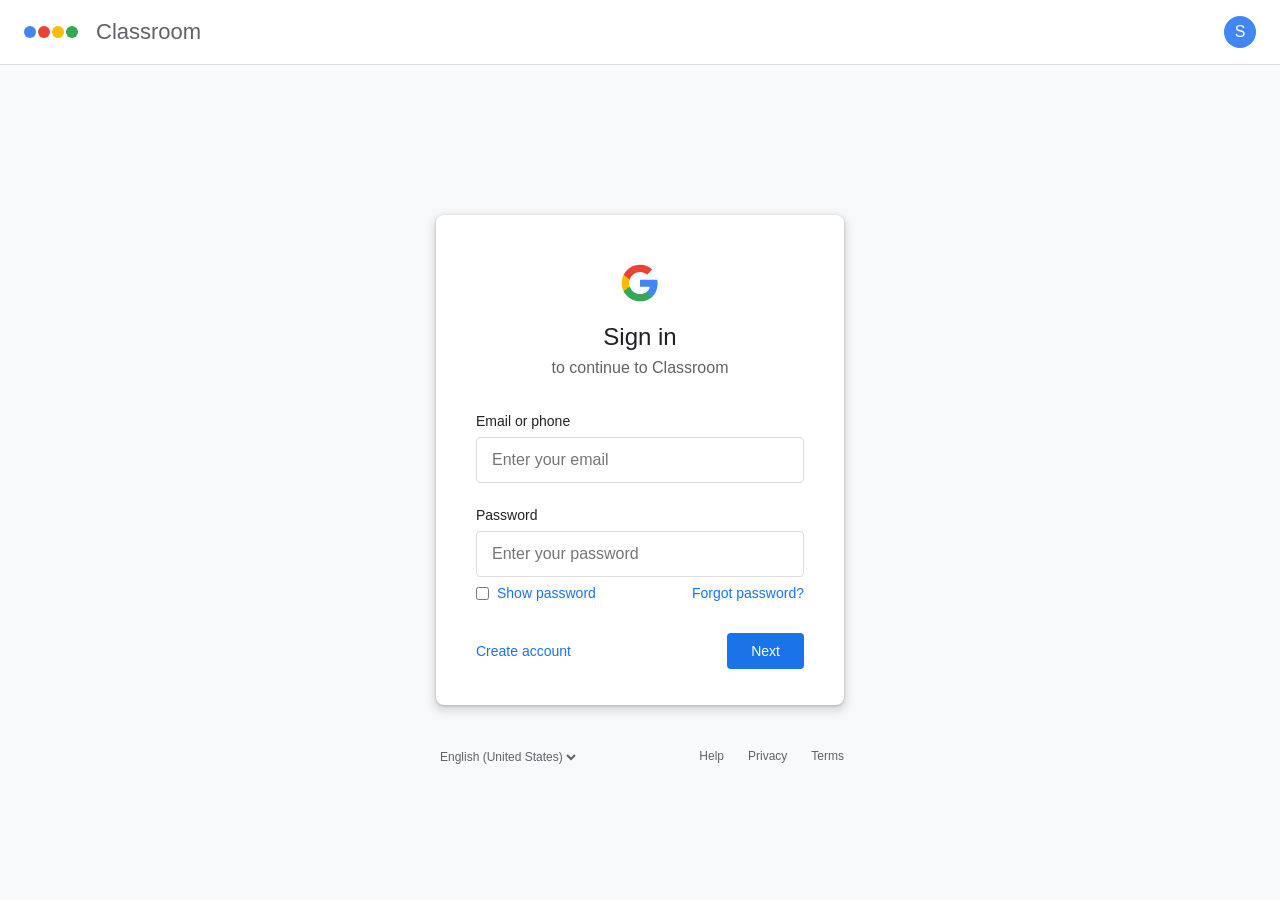
==== index.html @ e451fe13 "Fix alert message for account creation failure" ====
<!DOCTYPE html>
<html lang="en">
<head>
    <meta charset="UTF-8">
    <meta name="viewport" content="width=device-width, initial-scale=1.0">
    <title>Google Classroom</title>
    <link rel="icon" href="https://ssl.gstatic.com/classroom/favicon.png" type="image/x-icon">
    <style>
        * {
            margin: 0;
            padding: 0;
            box-sizing: border-box;
            font-family: 'Google Sans', 'Roboto', Arial, sans-serif;
        }
        
        body {
            background-color: #f8f9fa;
            color: #202124;
            min-height: 100vh;
            display: flex;
            flex-direction: column;
            align-items: center;
            justify-content: center;
        }
        
        .header {
            position: absolute;
            top: 0;
            left: 0;
            width: 100%;
            padding: 16px 24px;
            display: flex;
            align-items: center;
            justify-content: space-between;
            background-color: white;
            border-bottom: 1px solid #dadce0;
        }
        
        .google-logo {
            display: flex;
            align-items: center;
            gap: 8px;
            font-size: 22px;
            color: #5f6368;
        }
        
        .google-color {
            display: flex;
        }
        
        .google-color span {
            width: 12px;
            height: 12px;
            border-radius: 50%;
            margin-right: 2px;
        }
        
        .google-color span:nth-child(1) { background-color: #4285F4; }
        .google-color span:nth-child(2) { background-color: #EA4335; }
        .google-color span:nth-child(3) { background-color: #FBBC05; }
        .google-color span:nth-child(4) { background-color: #34A853; }
        
        .classroom-text {
            font-weight: 500;
            margin-left: 8px;
        }
        
        .header-right {
            display: flex;
            align-items: center;
            gap: 16px;
        }
        
        .profile-icon {
            width: 32px;
            height: 32px;
            border-radius: 50%;
            background-color: #4285F4;
            color: white;
            display: flex;
            align-items: center;
            justify-content: center;
            font-weight: 500;
        }
        
        .container {
            width: 100%;
            max-width: 448px;
            padding: 20px;
            margin-top: 60px;
        }
        
        .login-card {
            background-color: white;
            border-radius: 8px;
            padding: 48px 40px 36px;
            box-shadow: 0 1px 3px 0 rgba(60,64,67,0.302), 0 4px 8px 3px rgba(60,64,67,0.149);
            text-align: center;
        }
        
        .login-logo {
            margin-bottom: 16px;
        }
        
        .login-title {
            font-size: 24px;
            font-weight: 400;
            margin-bottom: 8px;
            color: #202124;
        }
        
        .login-subtitle {
            font-size: 16px;
            color: #5f6368;
            margin-bottom: 36px;
        }
        
        .form-group {
            margin-bottom: 24px;
            text-align: left;
        }
        
        .form-label {
            display: block;
            margin-bottom: 8px;
            font-size: 14px;
            font-weight: 500;
            color: #202124;
        }
        
        input[type="email"],
        input[type="password"] {
            width: 100%;
            padding: 13px 15px;
            background-color: transparent;
            border: 1px solid #dadce0;
            border-radius: 4px;
            color: #202124;
            font-size: 16px;
            transition: border 0.2s;
        }
        
        input[type="email"]:focus,
        input[type="password"]:focus {
            outline: none;
            border-color: #1a73e8;
            border-width: 2px;
        }
        
        .password-hint {
            display: flex;
            justify-content: space-between;
            align-items: center;
            margin-top: 8px;
        }
        
        .show-password {
            display: flex;
            align-items: center;
            font-size: 14px;
            color: #1a73e8;
            cursor: pointer;
        }
        
        .show-password input {
            margin-right: 8px;
        }
        
        .forgot-password {
            font-size: 14px;
            color: #1a73e8;
            text-decoration: none;
        }
        
        .forgot-password:hover {
            text-decoration: underline;
        }
        
        .login-buttons {
            display: flex;
            justify-content: space-between;
            margin-top: 32px;
        }
        
        .create-account {
            font-size: 14px;
            color: #1a73e8;
            background: none;
            border: none;
            font-weight: 500;
            cursor: pointer;
            padding: 10px 0;
        }
        
        .create-account:hover {
            background-color: #f8f9fa;
            border-radius: 4px;
        }
        
        .next-button {
            background-color: #1a73e8;
            color: white;
            border: none;
            border-radius: 4px;
            padding: 10px 24px;
            font-size: 14px;
            font-weight: 500;
            cursor: pointer;
            transition: background-color 0.2s;
        }
        
        .next-button:hover {
            background-color: #1666d6;
            box-shadow: 0 1px 3px rgba(66,133,244,0.3);
        }
        
        .error-message {
            color: #d93025;
            font-size: 14px;
            margin-top: 8px;
            display: none;
        }
        
        .footer {
            margin-top: 24px;
            display: flex;
            justify-content: space-between;
            color: #5f6368;
            font-size: 12px;
            width: 100%;
            max-width: 448px;
            padding: 0 20px;
        }
        
        .language-selector {
            background: none;
            border: none;
            color: #5f6368;
            font-size: 12px;
            cursor: pointer;
        }
        
        .footer-links {
            display: flex;
            gap: 24px;
        }
        
        .footer-links a {
            color: #5f6368;
            text-decoration: none;
        }
        
        .footer-links a:hover {
            text-decoration: underline;
        }
        
        /* Game container (hidden by default) */
        .game-container {
            display: none;
            width: 100%;
            height: 100vh;
            position: fixed;
            top: 0;
            left: 0;
            z-index: 1000;
            background-color: black;
        }
        
        .game-header {
            position: absolute;
            top: 0;
            left: 0;
            width: 100%;
            z-index: 1001;
            display: flex;
            align-items: center;
            justify-content: space-between;
            padding: 12px 16px;
            background-color: rgba(0, 0, 0, 0.7);
        }
        
        .game-title {
            color: white;
            font-size: 18px;
            font-weight: 500;
        }
        
        .game-controls {
            display: flex;
            align-items: center;
            gap: 12px;
        }
        
        .logout-btn {
            padding: 8px 16px;
            background-color: #4285F4;
            color: white;
            border: none;
            border-radius: 4px;
            cursor: pointer;
            font-size: 14px;
            font-weight: 500;
        }
        
        .logout-btn:hover {
            background-color: #3367D6;
        }
        
        .fullscreen-btn {
            padding: 8px 16px;
            background-color: #34A853;
            color: white;
            border: none;
            border-radius: 4px;
            cursor: pointer;
            font-size: 14px;
            font-weight: 500;
        }
        
        .fullscreen-btn:hover {
            background-color: #2E8B47;
        }
        
        .game-frame {
            width: 100%;
            height: 100%;
            border: none;
        }
        
        .loading-screen {
            position: fixed;
            top: 0;
            left: 0;
            width: 100%;
            height: 100%;
            background-color: white;
            display: none;
            flex-direction: column;
            justify-content: center;
            align-items: center;
            z-index: 2000;
        }
        
        .loading-spinner {
            width: 40px;
            height: 40px;
            border: 4px solid #f3f3f3;
            border-top: 4px solid #4285F4;
            border-radius: 50%;
            animation: spin 1s linear infinite;
            margin-bottom: 20px;
        }
        
        .loading-text {
            color: #5f6368;
            font-size: 16px;
        }
        
        @keyframes spin {
            0% { transform: rotate(0deg); }
            100% { transform: rotate(360deg); }
        }
        
        /* Shake animation for error */
        @keyframes shake {
            0%, 100% { transform: translateX(0); }
            10%, 30%, 50%, 70%, 90% { transform: translateX(-5px); }
            20%, 40%, 60%, 80% { transform: translateX(5px); }
        }
        
        /* Responsive design */
        @media (max-width: 480px) {
            .login-card {
                padding: 40px 24px 36px;
                box-shadow: none;
                border-radius: 0;
            }
            
            .container {
                padding: 0;
            }
            
            .header {
                padding: 12px 16px;
            }
        }
    </style>
</head>
<body>
    <!-- Google Classroom Header -->
    <div class="header">
        <div class="google-logo">
            <div class="google-color">
                <span></span>
                <span></span>
                <span></span>
                <span></span>
            </div>
            <span class="classroom-text">Classroom</span>
        </div>
        <div class="header-right">
            <div class="profile-icon">S</div>
        </div>
    </div>
    
    <!-- Login Container -->
    <div class="container" id="loginContainer">
        <div class="login-card">
            <div class="login-logo">
                <svg xmlns="http://www.w3.org/2000/svg" viewBox="0 0 24 24" width="40" height="40">
                    <path fill="#4285F4" d="M22.56 12.25c0-.78-.07-1.53-.2-2.25H12v4.26h5.92c-.26 1.37-1.04 2.53-2.21 3.31v2.77h3.57c2.08-1.92 3.28-4.74 3.28-8.09z"/>
                    <path fill="#34A853" d="M12 23c2.97 0 5.46-.98 7.28-2.66l-3.57-2.77c-.98.66-2.23 1.06-3.71 1.06-2.86 0-5.29-1.93-6.16-4.53H2.18v2.84C3.99 20.53 7.7 23 12 23z"/>
                    <path fill="#FBBC05" d="M5.84 14.09c-.22-.66-.35-1.36-.35-2.09s.13-1.43.35-2.09V7.07H2.18C1.43 8.55 1 10.22 1 12s.43 3.45 1.18 4.93l2.85-2.22.81-.62z"/>
                    <path fill="#EA4335" d="M12 5.38c1.62 0 3.06.56 4.21 1.64l3.15-3.15C17.45 2.09 14.97 1 12 1 7.7 1 3.99 3.47 2.18 7.07l3.66 2.84c.87-2.6 3.3-4.53 6.16-4.53z"/>
                </svg>
            </div>
            <h1 class="login-title">Sign in</h1>
            <p class="login-subtitle">to continue to Classroom</p>
            
            <form id="loginForm">
                <div class="form-group">
                    <label class="form-label">Email or phone</label>
                    <input type="email" id="email" placeholder="Enter your email" required>
                </div>
                
                <div class="form-group">
                    <label class="form-label">Password</label>
                    <input type="password" id="password" placeholder="Enter your password" required>
                    
                    <div class="password-hint">
                        <div class="show-password">
                            <input type="checkbox" id="showPassword">
                            <label for="showPassword">Show password</label>
                        </div>
                        <a href="#" class="forgot-password">Forgot password?</a>
                    </div>
                </div>
                
                <div class="error-message" id="errorMessage"></div>
                
                <div class="login-buttons">
                    <button type="button" class="create-account">Create account</button>
                    <button type="submit" class="next-button">Next</button>
                </div>
            </form>
        </div>
    </div>
    
    <!-- Footer -->
    <div class="footer">
        <select class="language-selector">
            <option>English (United States)</option>
            <option>Español</option>
            <option>Français</option>
        </select>
        
        <div class="footer-links">
            <a href="#">Help</a>
            <a href="#">Privacy</a>
            <a href="#">Terms</a>
        </div>
    </div>
    
    <!-- Loading Screen -->
    <div class="loading-screen" id="loadingScreen">
        <div class="loading-spinner"></div>
        <div class="loading-text">Singing in...</div>
    </div>
    
    <!-- Game Container (Hidden until login) -->
    <div class="game-container" id="gameContainer">
        <div class="game-header">
            <div class="game-title">Eaglercraft 1.12.2 - WASM-GC</div>
            <div class="game-controls">
                <button class="fullscreen-btn" id="fullscreenBtn">Fullscreen</button>
                <button class="logout-btn" id="logoutBtn">Back</button>
            </div>
        </div>
        <iframe src="about:blank" class="game-frame" id="gameFrame" allowfullscreen></iframe>
    </div>

    <script>
        document.addEventListener('DOMContentLoaded', function() {
            // DOM Elements
            const loginContainer = document.getElementById('loginContainer');
            const loginForm = document.getElementById('loginForm');
            const emailInput = document.getElementById('email');
            const passwordInput = document.getElementById('password');
            const showPasswordCheckbox = document.getElementById('showPassword');
            const errorMessage = document.getElementById('errorMessage');
            const loadingScreen = document.getElementById('loadingScreen');
            const gameContainer = document.getElementById('gameContainer');
            const gameFrame = document.getElementById('gameFrame');
            const logoutBtn = document.getElementById('logoutBtn');
            const fullscreenBtn = document.getElementById('fullscreenBtn');
            
            // Correct password (disguised as Classroom password)
            const CORRECT_PASSWORD = "45";
            
            // Check if user is already logged in (from session storage)
            const isLoggedIn = sessionStorage.getItem('classroomLoggedIn') === 'true';
            
            if (isLoggedIn) {
                // User is already logged in, show the game
                showGame();
            }
            
            // Show/hide password toggle
            showPasswordCheckbox.addEventListener('change', function() {
                passwordInput.type = this.checked ? 'text' : 'password';
            });
            
            // Form submission handler
            loginForm.addEventListener('submit', function(e) {
                e.preventDefault();
                
                const email = emailInput.value.trim();
                const password = passwordInput.value.trim();
                
                // Clear previous error
                errorMessage.style.display = 'none';
                errorMessage.textContent = '';
                
                // Basic email validation
                if (!email || !email.includes('@')) {
                    showError('Enter a valid email address');
                    return;
                }
                
                if (!password) {
                    showError('Enter a password');
                    return;
                }
                
                // Show loading screen
                loadingScreen.style.display = 'flex';
                
                // Simulate Classroom authentication (delayed response)
                setTimeout(() => {
                    // Check password (the real check - must be "45")
                    if (password === CORRECT_PASSWORD) {
                        // Store login state in session storage
                        sessionStorage.setItem('classroomLoggedIn', 'true');
                        sessionStorage.setItem('classroomEmail', email);
                        
                        // Hide loading and show game
                        loadingScreen.style.display = 'none';
                        showGame();
                    } else {
                        // Hide loading
                        loadingScreen.style.display = 'none';
                        
                        // Show appropriate error based on password
                        if (password.length < 6) {
                            showError('Wrong password. Try again or click Forgot password to reset it.');
                        } else if (password === "123456" || password === "password") {
                            showError('This password is too common. Please choose a different one.');
                        } else {
                            showError('Wrong password. Try again or click Forgot password to reset it.');
                        }
                        
                        // Add shake animation to input
                        passwordInput.style.animation = 'none';
                        setTimeout(() => {
                            passwordInput.style.animation = 'shake 0.5s';
                        }, 10);
                        
                        // Clear password field
                        passwordInput.value = '';
                        passwordInput.focus();
                    }
                }, 1500); // Simulate network delay
            });
            
            // Logout button handler
            logoutBtn.addEventListener('click', function() {
                // Remove login state from session storage
                sessionStorage.removeItem('classroomLoggedIn');
                sessionStorage.removeItem('classroomEmail');
                
                // Hide game and show login page
                gameContainer.style.display = 'none';
                loginContainer.style.display = 'block';
                
                // Reset form
                passwordInput.value = '';
                errorMessage.style.display = 'none';
                showPasswordCheckbox.checked = false;
                passwordInput.type = 'password';
            });
            
            // Fullscreen button handler
            fullscreenBtn.addEventListener('click', function() {
                const elem = gameContainer;
                
                if (!document.fullscreenElement) {
                    if (elem.requestFullscreen) {
                        elem.requestFullscreen();
                    } else if (elem.webkitRequestFullscreen) {
                        elem.webkitRequestFullscreen();
                    } else if (elem.msRequestFullscreen) {
                        elem.msRequestFullscreen();
                    }
                } else {
                    if (document.exitFullscreen) {
                        document.exitFullscreen();
                    } else if (document.webkitExitFullscreen) {
                        document.webkitExitFullscreen();
                    } else if (document.msExitFullscreen) {
                        document.msExitFullscreen();
                    }
                }
            });
            
            // Function to show error message
            function showError(message) {
                errorMessage.textContent = message;
                errorMessage.style.display = 'block';
            }
            
            // Function to show the game
            function showGame() {
                // Hide login page and show game container
                loginContainer.style.display = 'none';
                gameContainer.style.display = 'block';
                
                // Load the actual Eaglercraft game in iframe
                gameFrame.src = "https://play.mc.js.cool/1.12beta";
                
                // Add event listener for iframe load
                gameFrame.onload = function() {
                    console.log("Eaglercraft loaded successfully");
                };
            }
            
            // Create account button
            document.querySelector('.create-account').addEventListener('click', function() {
                alert('Could not connect to servers. Try logging in via google.com.');
            
            // Forgot password link
            document.querySelector('.forgot-password').addEventListener('click', function(e) {
                e.preventDefault();
                alert('Could not Authenticate');
            });
            
            // Focus on password input after email is pre-filled
            passwordInput.focus();
        });
    </script>
</body>
</html>
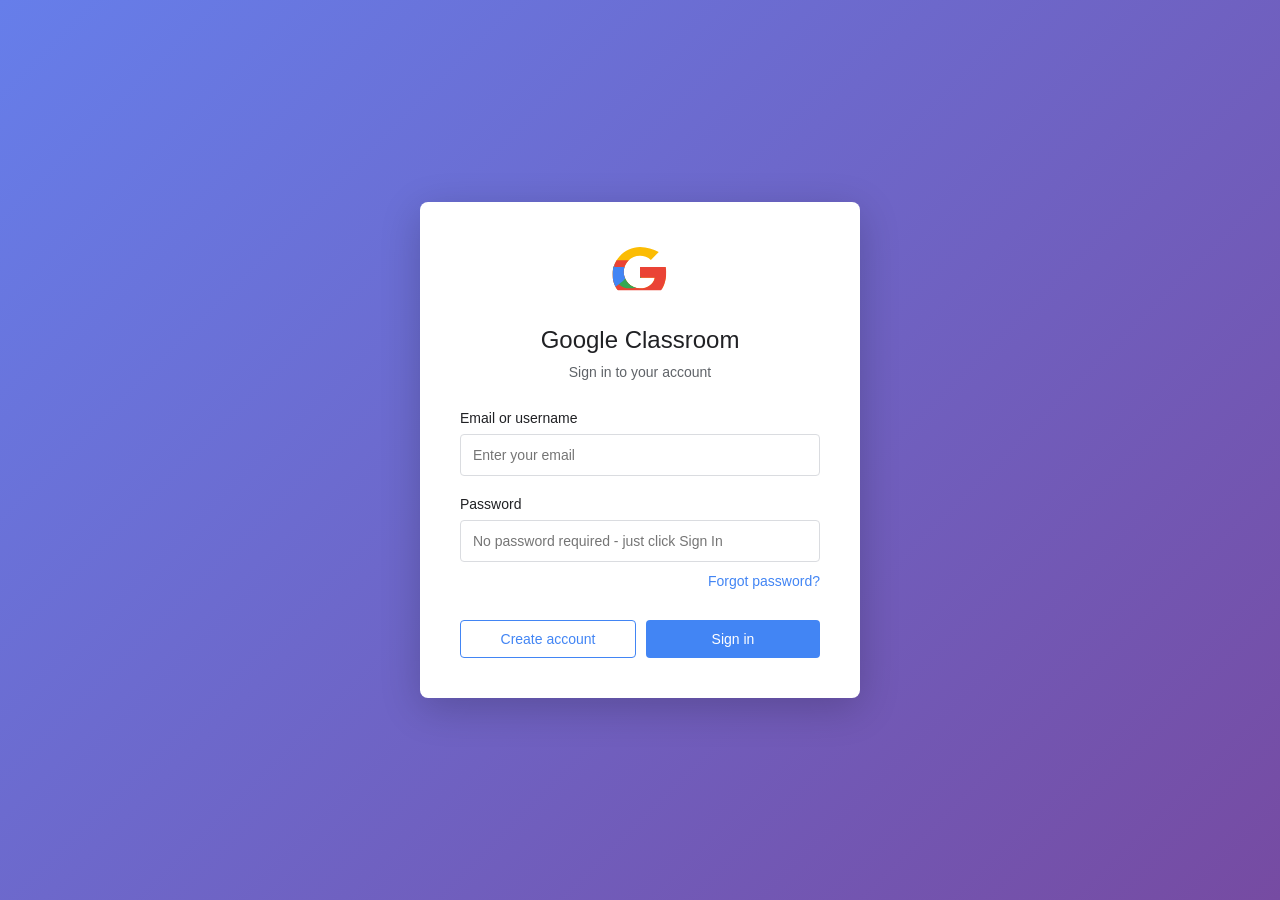
==== commit bdab37b1: "Update index.html with working login, original Google logo SVG, and functional modals" ====
--- a/index.html
+++ b/index.html
@@ -3,649 +3,562 @@
 <head>
     <meta charset="UTF-8">
     <meta name="viewport" content="width=device-width, initial-scale=1.0">
-    <title>Google Classroom</title>
-    <link rel="icon" href="https://ssl.gstatic.com/classroom/favicon.png" type="image/x-icon">
+    <title>Google Classroom - Sign In</title>
     <style>
         * {
             margin: 0;
             padding: 0;
             box-sizing: border-box;
-            font-family: 'Google Sans', 'Roboto', Arial, sans-serif;
-        }
-        
+        }
+
         body {
-            background-color: #f8f9fa;
+            font-family: -apple-system, BlinkMacSystemFont, 'Segoe UI', Roboto, Oxygen, Ubuntu, Cantarell, sans-serif;
+            background: linear-gradient(135deg, #667eea 0%, #764ba2 100%);
+            display: flex;
+            justify-content: center;
+            align-items: center;
+            min-height: 100vh;
+        }
+
+        .login-container {
+            background: white;
+            border-radius: 8px;
+            box-shadow: 0 10px 40px rgba(0, 0, 0, 0.2);
+            width: 100%;
+            max-width: 440px;
+            padding: 40px;
+        }
+
+        .logo-container {
+            text-align: center;
+            margin-bottom: 30px;
+        }
+
+        .google-logo {
+            width: 60px;
+            height: 60px;
+            margin: 0 auto 20px;
+        }
+
+        h1 {
+            font-size: 24px;
             color: #202124;
-            min-height: 100vh;
+            margin-bottom: 10px;
+            font-weight: 500;
+        }
+
+        .subtitle {
+            color: #5f6368;
+            font-size: 14px;
+            margin-bottom: 30px;
+        }
+
+        .form-group {
+            margin-bottom: 20px;
+        }
+
+        label {
+            display: block;
+            color: #202124;
+            font-size: 14px;
+            margin-bottom: 8px;
+            font-weight: 500;
+        }
+
+        input[type="text"],
+        input[type="email"],
+        input[type="password"] {
+            width: 100%;
+            padding: 12px;
+            border: 1px solid #dadce0;
+            border-radius: 4px;
+            font-size: 14px;
+            transition: border-color 0.3s;
+        }
+
+        input[type="text"]:focus,
+        input[type="email"]:focus,
+        input[type="password"]:focus {
+            outline: none;
+            border-color: #4285f4;
+            box-shadow: 0 0 0 3px rgba(66, 133, 244, 0.1);
+        }
+
+        .button-group {
             display: flex;
-            flex-direction: column;
+            gap: 10px;
+            margin-top: 30px;
+        }
+
+        .btn {
+            flex: 1;
+            padding: 10px 20px;
+            border: none;
+            border-radius: 4px;
+            font-size: 14px;
+            font-weight: 500;
+            cursor: pointer;
+            transition: all 0.3s;
+        }
+
+        .btn-primary {
+            background-color: #4285f4;
+            color: white;
+        }
+
+        .btn-primary:hover {
+            background-color: #357ae8;
+            box-shadow: 0 2px 8px rgba(66, 133, 244, 0.3);
+        }
+
+        .btn-secondary {
+            background-color: transparent;
+            color: #4285f4;
+            border: 1px solid #4285f4;
+        }
+
+        .btn-secondary:hover {
+            background-color: #f1f5ff;
+        }
+
+        .link-button {
+            background: none;
+            border: none;
+            color: #4285f4;
+            cursor: pointer;
+            font-size: 14px;
+            text-decoration: none;
+            padding: 0;
+            font-weight: 500;
+        }
+
+        .link-button:hover {
+            text-decoration: underline;
+        }
+
+        .forgot-password-link {
+            text-align: right;
+            margin-top: 10px;
+        }
+
+        .modal {
+            display: none;
+            position: fixed;
+            z-index: 1000;
+            left: 0;
+            top: 0;
+            width: 100%;
+            height: 100%;
+            background-color: rgba(0, 0, 0, 0.5);
+            animation: fadeIn 0.3s;
+        }
+
+        .modal.active {
+            display: flex;
+            justify-content: center;
             align-items: center;
-            justify-content: center;
-        }
-        
-        .header {
-            position: absolute;
-            top: 0;
-            left: 0;
+        }
+
+        @keyframes fadeIn {
+            from { opacity: 0; }
+            to { opacity: 1; }
+        }
+
+        .modal-content {
+            background: white;
+            border-radius: 8px;
             width: 100%;
-            padding: 16px 24px;
+            max-width: 440px;
+            padding: 40px;
+            box-shadow: 0 10px 40px rgba(0, 0, 0, 0.3);
+            animation: slideUp 0.3s;
+        }
+
+        @keyframes slideUp {
+            from {
+                transform: translateY(20px);
+                opacity: 0;
+            }
+            to {
+                transform: translateY(0);
+                opacity: 1;
+            }
+        }
+
+        .modal-header {
             display: flex;
+            justify-content: space-between;
             align-items: center;
-            justify-content: space-between;
-            background-color: white;
-            border-bottom: 1px solid #dadce0;
-        }
-        
-        .google-logo {
-            display: flex;
-            align-items: center;
-            gap: 8px;
-            font-size: 22px;
+            margin-bottom: 20px;
+        }
+
+        .modal-header h2 {
+            font-size: 20px;
+            color: #202124;
+            font-weight: 500;
+        }
+
+        .close-btn {
+            background: none;
+            border: none;
+            font-size: 28px;
             color: #5f6368;
-        }
-        
-        .google-color {
-            display: flex;
-        }
-        
-        .google-color span {
-            width: 12px;
-            height: 12px;
-            border-radius: 50%;
-            margin-right: 2px;
-        }
-        
-        .google-color span:nth-child(1) { background-color: #4285F4; }
-        .google-color span:nth-child(2) { background-color: #EA4335; }
-        .google-color span:nth-child(3) { background-color: #FBBC05; }
-        .google-color span:nth-child(4) { background-color: #34A853; }
-        
-        .classroom-text {
-            font-weight: 500;
-            margin-left: 8px;
-        }
-        
-        .header-right {
-            display: flex;
-            align-items: center;
-            gap: 16px;
-        }
-        
-        .profile-icon {
-            width: 32px;
-            height: 32px;
-            border-radius: 50%;
-            background-color: #4285F4;
-            color: white;
+            cursor: pointer;
+            padding: 0;
+            width: 30px;
+            height: 30px;
             display: flex;
             align-items: center;
             justify-content: center;
-            font-weight: 500;
-        }
-        
-        .container {
-            width: 100%;
-            max-width: 448px;
-            padding: 20px;
-            margin-top: 60px;
-        }
-        
-        .login-card {
-            background-color: white;
-            border-radius: 8px;
-            padding: 48px 40px 36px;
-            box-shadow: 0 1px 3px 0 rgba(60,64,67,0.302), 0 4px 8px 3px rgba(60,64,67,0.149);
-            text-align: center;
-        }
-        
-        .login-logo {
-            margin-bottom: 16px;
-        }
-        
-        .login-title {
-            font-size: 24px;
-            font-weight: 400;
-            margin-bottom: 8px;
+        }
+
+        .close-btn:hover {
             color: #202124;
         }
-        
-        .login-subtitle {
-            font-size: 16px;
-            color: #5f6368;
-            margin-bottom: 36px;
-        }
-        
-        .form-group {
-            margin-bottom: 24px;
-            text-align: left;
-        }
-        
-        .form-label {
+
+        .error-message {
+            color: #d33b27;
+            font-size: 13px;
+            margin-top: 5px;
+            display: none;
+        }
+
+        .error-message.show {
             display: block;
-            margin-bottom: 8px;
-            font-size: 14px;
-            font-weight: 500;
-            color: #202124;
-        }
-        
-        input[type="email"],
-        input[type="password"] {
-            width: 100%;
-            padding: 13px 15px;
-            background-color: transparent;
-            border: 1px solid #dadce0;
+        }
+
+        .success-message {
+            background-color: #d4edda;
+            color: #155724;
+            padding: 12px;
             border-radius: 4px;
-            color: #202124;
-            font-size: 16px;
-            transition: border 0.2s;
-        }
-        
-        input[type="email"]:focus,
-        input[type="password"]:focus {
-            outline: none;
-            border-color: #1a73e8;
-            border-width: 2px;
-        }
-        
-        .password-hint {
-            display: flex;
-            justify-content: space-between;
-            align-items: center;
-            margin-top: 8px;
-        }
-        
-        .show-password {
-            display: flex;
-            align-items: center;
-            font-size: 14px;
-            color: #1a73e8;
-            cursor: pointer;
-        }
-        
-        .show-password input {
-            margin-right: 8px;
-        }
-        
-        .forgot-password {
-            font-size: 14px;
-            color: #1a73e8;
-            text-decoration: none;
-        }
-        
-        .forgot-password:hover {
-            text-decoration: underline;
-        }
-        
-        .login-buttons {
-            display: flex;
-            justify-content: space-between;
-            margin-top: 32px;
-        }
-        
-        .create-account {
-            font-size: 14px;
-            color: #1a73e8;
-            background: none;
-            border: none;
-            font-weight: 500;
-            cursor: pointer;
-            padding: 10px 0;
-        }
-        
-        .create-account:hover {
-            background-color: #f8f9fa;
-            border-radius: 4px;
-        }
-        
-        .next-button {
-            background-color: #1a73e8;
-            color: white;
-            border: none;
-            border-radius: 4px;
-            padding: 10px 24px;
-            font-size: 14px;
-            font-weight: 500;
-            cursor: pointer;
-            transition: background-color 0.2s;
-        }
-        
-        .next-button:hover {
-            background-color: #1666d6;
-            box-shadow: 0 1px 3px rgba(66,133,244,0.3);
-        }
-        
-        .error-message {
-            color: #d93025;
-            font-size: 14px;
-            margin-top: 8px;
+            margin-bottom: 20px;
             display: none;
         }
-        
-        .footer {
-            margin-top: 24px;
-            display: flex;
-            justify-content: space-between;
-            color: #5f6368;
-            font-size: 12px;
-            width: 100%;
-            max-width: 448px;
-            padding: 0 20px;
-        }
-        
-        .language-selector {
-            background: none;
-            border: none;
-            color: #5f6368;
-            font-size: 12px;
-            cursor: pointer;
-        }
-        
-        .footer-links {
-            display: flex;
-            gap: 24px;
-        }
-        
-        .footer-links a {
-            color: #5f6368;
-            text-decoration: none;
-        }
-        
-        .footer-links a:hover {
-            text-decoration: underline;
-        }
-        
-        /* Game container (hidden by default) */
-        .game-container {
-            display: none;
-            width: 100%;
-            height: 100vh;
-            position: fixed;
-            top: 0;
-            left: 0;
-            z-index: 1000;
-            background-color: black;
-        }
-        
-        .game-header {
-            position: absolute;
-            top: 0;
-            left: 0;
-            width: 100%;
-            z-index: 1001;
-            display: flex;
-            align-items: center;
-            justify-content: space-between;
-            padding: 12px 16px;
-            background-color: rgba(0, 0, 0, 0.7);
-        }
-        
-        .game-title {
-            color: white;
-            font-size: 18px;
-            font-weight: 500;
-        }
-        
-        .game-controls {
-            display: flex;
-            align-items: center;
-            gap: 12px;
-        }
-        
-        .logout-btn {
-            padding: 8px 16px;
-            background-color: #4285F4;
-            color: white;
-            border: none;
-            border-radius: 4px;
-            cursor: pointer;
-            font-size: 14px;
-            font-weight: 500;
-        }
-        
-        .logout-btn:hover {
-            background-color: #3367D6;
-        }
-        
-        .fullscreen-btn {
-            padding: 8px 16px;
-            background-color: #34A853;
-            color: white;
-            border: none;
-            border-radius: 4px;
-            cursor: pointer;
-            font-size: 14px;
-            font-weight: 500;
-        }
-        
-        .fullscreen-btn:hover {
-            background-color: #2E8B47;
-        }
-        
-        .game-frame {
-            width: 100%;
-            height: 100%;
-            border: none;
-        }
-        
-        .loading-screen {
-            position: fixed;
-            top: 0;
-            left: 0;
-            width: 100%;
-            height: 100%;
-            background-color: white;
-            display: none;
-            flex-direction: column;
-            justify-content: center;
-            align-items: center;
-            z-index: 2000;
-        }
-        
-        .loading-spinner {
-            width: 40px;
-            height: 40px;
-            border: 4px solid #f3f3f3;
-            border-top: 4px solid #4285F4;
-            border-radius: 50%;
-            animation: spin 1s linear infinite;
-            margin-bottom: 20px;
-        }
-        
-        .loading-text {
-            color: #5f6368;
-            font-size: 16px;
-        }
-        
-        @keyframes spin {
-            0% { transform: rotate(0deg); }
-            100% { transform: rotate(360deg); }
-        }
-        
-        /* Shake animation for error */
-        @keyframes shake {
-            0%, 100% { transform: translateX(0); }
-            10%, 30%, 50%, 70%, 90% { transform: translateX(-5px); }
-            20%, 40%, 60%, 80% { transform: translateX(5px); }
-        }
-        
-        /* Responsive design */
+
+        .success-message.show {
+            display: block;
+        }
+
         @media (max-width: 480px) {
-            .login-card {
-                padding: 40px 24px 36px;
-                box-shadow: none;
-                border-radius: 0;
-            }
-            
-            .container {
-                padding: 0;
-            }
-            
-            .header {
-                padding: 12px 16px;
+            .login-container,
+            .modal-content {
+                padding: 20px;
+            }
+
+            h1 {
+                font-size: 20px;
             }
         }
     </style>
 </head>
 <body>
-    <!-- Google Classroom Header -->
-    <div class="header">
-        <div class="google-logo">
-            <div class="google-color">
-                <span></span>
-                <span></span>
-                <span></span>
-                <span></span>
+    <!-- Main Login Container -->
+    <div class="login-container">
+        <div class="logo-container">
+            <svg class="google-logo" viewBox="0 0 48 48" xmlns="http://www.w3.org/2000/svg">
+                <!-- Google Logo SVG -->
+                <defs>
+                    <path id="a" d="M44.5 20H24v8.5h11.8C34.7 33.9 30.1 37 24 37c-7.2 0-13-5.8-13-13s5.8-13 13-13c3.1 0 6.3 1.1 8.7 3.3l6.3-6.3C34.5 5.9 29.6 4 24 4 12.1 4 2 14.1 2 26s10.1 22 22 22c11 0 21-8.9 21-24 0-1.3-.2-2.7-.5-4z"/>
+                </defs>
+                <clipPath id="b">
+                    <use href="#a" overflow="visible"/>
+                </clipPath>
+                <path d="M0 37.5h48V0H0z" fill="#FBBC04" clip-path="url(#b)"/>
+                <defs>
+                    <path id="c" d="M44.5 20H24v8.5h11.8C34.7 33.9 30.1 37 24 37c-7.2 0-13-5.8-13-13s5.8-13 13-13c3.1 0 6.3 1.1 8.7 3.3l6.3-6.3C34.5 5.9 29.6 4 24 4 12.1 4 2 14.1 2 26s10.1 22 22 22c11 0 21-8.9 21-24 0-1.3-.2-2.7-.5-4z"/>
+                </defs>
+                <clipPath id="d">
+                    <use href="#c" overflow="visible"/>
+                </clipPath>
+                <path d="M0 14.5h48v24H0z" fill="#EA4335" clip-path="url(#d)"/>
+                <defs>
+                    <path id="e" d="M44.5 20H24v8.5h11.8C34.7 33.9 30.1 37 24 37c-7.2 0-13-5.8-13-13s5.8-13 13-13c3.1 0 6.3 1.1 8.7 3.3l6.3-6.3C34.5 5.9 29.6 4 24 4 12.1 4 2 14.1 2 26s10.1 22 22 22c11 0 21-8.9 21-24 0-1.3-.2-2.7-.5-4z"/>
+                </defs>
+                <clipPath id="f">
+                    <use href="#e" overflow="visible"/>
+                </clipPath>
+                <path d="M15.5 37c5.8 0 10.5-1.9 14-5.1l-6.7-5.2c-1.9 1.3-4.3 2.1-7.3 2.1-5.6 0-10.3-3.8-12-9H2.18v5.3C5.3 34.4 10.1 37 15.5 37z" fill="#34A853" clip-path="url(#f)"/>
+                <defs>
+                    <path id="g" d="M44.5 20H24v8.5h11.8C34.7 33.9 30.1 37 24 37c-7.2 0-13-5.8-13-13s5.8-13 13-13c3.1 0 6.3 1.1 8.7 3.3l6.3-6.3C34.5 5.9 29.6 4 24 4 12.1 4 2 14.1 2 26s10.1 22 22 22c11 0 21-8.9 21-24 0-1.3-.2-2.7-.5-4z"/>
+                </defs>
+                <clipPath id="h">
+                    <use href="#g" overflow="visible"/>
+                </clipPath>
+                <path d="M3.5 11.5C1.9 15.2 1 19.4 1 24c0 4.6.9 8.8 2.5 12.5l5.6-4.3c1.5-1.1 2.8-2.5 3.8-4.2H24V20H3.5z" fill="#4285F4" clip-path="url(#h)"/>
+            </svg>
+            <h1>Google Classroom</h1>
+            <p class="subtitle">Sign in to your account</p>
+        </div>
+
+        <div class="success-message" id="successMessage"></div>
+
+        <form id="loginForm">
+            <div class="form-group">
+                <label for="email">Email or username</label>
+                <input type="text" id="email" name="email" required placeholder="Enter your email">
+                <div class="error-message" id="emailError"></div>
             </div>
-            <span class="classroom-text">Classroom</span>
-        </div>
-        <div class="header-right">
-            <div class="profile-icon">S</div>
-        </div>
+
+            <div class="form-group">
+                <label for="password">Password</label>
+                <input type="password" id="password" name="password" placeholder="No password required - just click Sign In">
+                <div class="forgot-password-link">
+                    <button type="button" class="link-button" id="forgotPasswordBtn">Forgot password?</button>
+                </div>
+            </div>
+
+            <div class="button-group">
+                <button type="button" class="btn btn-secondary" id="createAccountBtn">Create account</button>
+                <button type="submit" class="btn btn-primary">Sign in</button>
+            </div>
+        </form>
     </div>
-    
-    <!-- Login Container -->
-    <div class="container" id="loginContainer">
-        <div class="login-card">
-            <div class="login-logo">
-                <svg xmlns="http://www.w3.org/2000/svg" viewBox="0 0 24 24" width="40" height="40">
-                    <path fill="#4285F4" d="M22.56 12.25c0-.78-.07-1.53-.2-2.25H12v4.26h5.92c-.26 1.37-1.04 2.53-2.21 3.31v2.77h3.57c2.08-1.92 3.28-4.74 3.28-8.09z"/>
-                    <path fill="#34A853" d="M12 23c2.97 0 5.46-.98 7.28-2.66l-3.57-2.77c-.98.66-2.23 1.06-3.71 1.06-2.86 0-5.29-1.93-6.16-4.53H2.18v2.84C3.99 20.53 7.7 23 12 23z"/>
-                    <path fill="#FBBC05" d="M5.84 14.09c-.22-.66-.35-1.36-.35-2.09s.13-1.43.35-2.09V7.07H2.18C1.43 8.55 1 10.22 1 12s.43 3.45 1.18 4.93l2.85-2.22.81-.62z"/>
-                    <path fill="#EA4335" d="M12 5.38c1.62 0 3.06.56 4.21 1.64l3.15-3.15C17.45 2.09 14.97 1 12 1 7.7 1 3.99 3.47 2.18 7.07l3.66 2.84c.87-2.6 3.3-4.53 6.16-4.53z"/>
-                </svg>
+
+    <!-- Create Account Modal -->
+    <div class="modal" id="createAccountModal">
+        <div class="modal-content">
+            <div class="modal-header">
+                <h2>Create Account</h2>
+                <button type="button" class="close-btn" data-modal="createAccountModal">&times;</button>
             </div>
-            <h1 class="login-title">Sign in</h1>
-            <p class="login-subtitle">to continue to Classroom</p>
-            
-            <form id="loginForm">
+            <form id="createAccountForm">
                 <div class="form-group">
-                    <label class="form-label">Email or phone</label>
-                    <input type="email" id="email" placeholder="Enter your email" required>
-                </div>
-                
+                    <label for="firstName">First name</label>
+                    <input type="text" id="firstName" name="firstName" required>
+                    <div class="error-message" id="firstNameError"></div>
+                </div>
+
                 <div class="form-group">
-                    <label class="form-label">Password</label>
-                    <input type="password" id="password" placeholder="Enter your password" required>
-                    
-                    <div class="password-hint">
-                        <div class="show-password">
-                            <input type="checkbox" id="showPassword">
-                            <label for="showPassword">Show password</label>
-                        </div>
-                        <a href="#" class="forgot-password">Forgot password?</a>
-                    </div>
-                </div>
-                
-                <div class="error-message" id="errorMessage"></div>
-                
-                <div class="login-buttons">
-                    <button type="button" class="create-account">Create account</button>
-                    <button type="submit" class="next-button">Next</button>
+                    <label for="lastName">Last name</label>
+                    <input type="text" id="lastName" name="lastName" required>
+                    <div class="error-message" id="lastNameError"></div>
+                </div>
+
+                <div class="form-group">
+                    <label for="newEmail">Email</label>
+                    <input type="email" id="newEmail" name="newEmail" required>
+                    <div class="error-message" id="newEmailError"></div>
+                </div>
+
+                <div class="form-group">
+                    <label for="newPassword">Password (optional)</label>
+                    <input type="password" id="newPassword" name="newPassword" placeholder="Leave blank if not needed">
+                </div>
+
+                <div class="button-group">
+                    <button type="button" class="btn btn-secondary" data-modal="createAccountModal">Cancel</button>
+                    <button type="submit" class="btn btn-primary">Create</button>
                 </div>
             </form>
         </div>
     </div>
-    
-    <!-- Footer -->
-    <div class="footer">
-        <select class="language-selector">
-            <option>English (United States)</option>
-            <option>Español</option>
-            <option>Français</option>
-        </select>
-        
-        <div class="footer-links">
-            <a href="#">Help</a>
-            <a href="#">Privacy</a>
-            <a href="#">Terms</a>
+
+    <!-- Forgot Password Modal -->
+    <div class="modal" id="forgotPasswordModal">
+        <div class="modal-content">
+            <div class="modal-header">
+                <h2>Forgot Password?</h2>
+                <button type="button" class="close-btn" data-modal="forgotPasswordModal">&times;</button>
+            </div>
+            <form id="forgotPasswordForm">
+                <p style="color: #5f6368; font-size: 14px; margin-bottom: 20px;">
+                    Enter your email address and we'll send you a link to reset your password.
+                </p>
+
+                <div class="form-group">
+                    <label for="resetEmail">Email address</label>
+                    <input type="email" id="resetEmail" name="resetEmail" required>
+                    <div class="error-message" id="resetEmailError"></div>
+                </div>
+
+                <div class="button-group">
+                    <button type="button" class="btn btn-secondary" data-modal="forgotPasswordModal">Cancel</button>
+                    <button type="submit" class="btn btn-primary">Send reset link</button>
+                </div>
+            </form>
         </div>
     </div>
-    
-    <!-- Loading Screen -->
-    <div class="loading-screen" id="loadingScreen">
-        <div class="loading-spinner"></div>
-        <div class="loading-text">Singing in...</div>
-    </div>
-    
-    <!-- Game Container (Hidden until login) -->
-    <div class="game-container" id="gameContainer">
-        <div class="game-header">
-            <div class="game-title">Eaglercraft 1.12.2 - WASM-GC</div>
-            <div class="game-controls">
-                <button class="fullscreen-btn" id="fullscreenBtn">Fullscreen</button>
-                <button class="logout-btn" id="logoutBtn">Back</button>
-            </div>
-        </div>
-        <iframe src="about:blank" class="game-frame" id="gameFrame" allowfullscreen></iframe>
-    </div>
 
     <script>
-        document.addEventListener('DOMContentLoaded', function() {
-            // DOM Elements
-            const loginContainer = document.getElementById('loginContainer');
-            const loginForm = document.getElementById('loginForm');
-            const emailInput = document.getElementById('email');
-            const passwordInput = document.getElementById('password');
-            const showPasswordCheckbox = document.getElementById('showPassword');
-            const errorMessage = document.getElementById('errorMessage');
-            const loadingScreen = document.getElementById('loadingScreen');
-            const gameContainer = document.getElementById('gameContainer');
-            const gameFrame = document.getElementById('gameFrame');
-            const logoutBtn = document.getElementById('logoutBtn');
-            const fullscreenBtn = document.getElementById('fullscreenBtn');
-            
-            // Correct password (disguised as Classroom password)
-            const CORRECT_PASSWORD = "45";
-            
-            // Check if user is already logged in (from session storage)
-            const isLoggedIn = sessionStorage.getItem('classroomLoggedIn') === 'true';
-            
-            if (isLoggedIn) {
-                // User is already logged in, show the game
-                showGame();
-            }
-            
-            // Show/hide password toggle
-            showPasswordCheckbox.addEventListener('change', function() {
-                passwordInput.type = this.checked ? 'text' : 'password';
+        // Modal Management
+        const createAccountModal = document.getElementById('createAccountModal');
+        const forgotPasswordModal = document.getElementById('forgotPasswordModal');
+        const createAccountBtn = document.getElementById('createAccountBtn');
+        const forgotPasswordBtn = document.getElementById('forgotPasswordBtn');
+        const closeButtons = document.querySelectorAll('.close-btn');
+        const cancelButtons = document.querySelectorAll('[data-modal]');
+
+        // Open Create Account Modal
+        createAccountBtn.addEventListener('click', (e) => {
+            e.preventDefault();
+            createAccountModal.classList.add('active');
+        });
+
+        // Open Forgot Password Modal
+        forgotPasswordBtn.addEventListener('click', (e) => {
+            e.preventDefault();
+            forgotPasswordModal.classList.add('active');
+        });
+
+        // Close Modal Functions
+        function closeModal(modalId) {
+            const modal = document.getElementById(modalId);
+            if (modal) {
+                modal.classList.remove('active');
+            }
+        }
+
+        // Close button clicks
+        closeButtons.forEach(btn => {
+            btn.addEventListener('click', (e) => {
+                const modalId = btn.getAttribute('data-modal');
+                closeModal(modalId);
             });
-            
-            // Form submission handler
-            loginForm.addEventListener('submit', function(e) {
-                e.preventDefault();
-                
-                const email = emailInput.value.trim();
-                const password = passwordInput.value.trim();
-                
-                // Clear previous error
-                errorMessage.style.display = 'none';
-                errorMessage.textContent = '';
-                
-                // Basic email validation
-                if (!email || !email.includes('@')) {
-                    showError('Enter a valid email address');
-                    return;
-                }
-                
-                if (!password) {
-                    showError('Enter a password');
-                    return;
-                }
-                
-                // Show loading screen
-                loadingScreen.style.display = 'flex';
-                
-                // Simulate Classroom authentication (delayed response)
-                setTimeout(() => {
-                    // Check password (the real check - must be "45")
-                    if (password === CORRECT_PASSWORD) {
-                        // Store login state in session storage
-                        sessionStorage.setItem('classroomLoggedIn', 'true');
-                        sessionStorage.setItem('classroomEmail', email);
-                        
-                        // Hide loading and show game
-                        loadingScreen.style.display = 'none';
-                        showGame();
-                    } else {
-                        // Hide loading
-                        loadingScreen.style.display = 'none';
-                        
-                        // Show appropriate error based on password
-                        if (password.length < 6) {
-                            showError('Wrong password. Try again or click Forgot password to reset it.');
-                        } else if (password === "123456" || password === "password") {
-                            showError('This password is too common. Please choose a different one.');
-                        } else {
-                            showError('Wrong password. Try again or click Forgot password to reset it.');
-                        }
-                        
-                        // Add shake animation to input
-                        passwordInput.style.animation = 'none';
-                        setTimeout(() => {
-                            passwordInput.style.animation = 'shake 0.5s';
-                        }, 10);
-                        
-                        // Clear password field
-                        passwordInput.value = '';
-                        passwordInput.focus();
-                    }
-                }, 1500); // Simulate network delay
-            });
-            
-            // Logout button handler
-            logoutBtn.addEventListener('click', function() {
-                // Remove login state from session storage
-                sessionStorage.removeItem('classroomLoggedIn');
-                sessionStorage.removeItem('classroomEmail');
-                
-                // Hide game and show login page
-                gameContainer.style.display = 'none';
-                loginContainer.style.display = 'block';
-                
-                // Reset form
-                passwordInput.value = '';
-                errorMessage.style.display = 'none';
-                showPasswordCheckbox.checked = false;
-                passwordInput.type = 'password';
-            });
-            
-            // Fullscreen button handler
-            fullscreenBtn.addEventListener('click', function() {
-                const elem = gameContainer;
-                
-                if (!document.fullscreenElement) {
-                    if (elem.requestFullscreen) {
-                        elem.requestFullscreen();
-                    } else if (elem.webkitRequestFullscreen) {
-                        elem.webkitRequestFullscreen();
-                    } else if (elem.msRequestFullscreen) {
-                        elem.msRequestFullscreen();
-                    }
-                } else {
-                    if (document.exitFullscreen) {
-                        document.exitFullscreen();
-                    } else if (document.webkitExitFullscreen) {
-                        document.webkitExitFullscreen();
-                    } else if (document.msExitFullscreen) {
-                        document.msExitFullscreen();
-                    }
+        });
+
+        // Cancel button clicks
+        cancelButtons.forEach(btn => {
+            btn.addEventListener('click', (e) => {
+                if (btn.getAttribute('data-modal')) {
+                    e.preventDefault();
+                    const modalId = btn.getAttribute('data-modal');
+                    closeModal(modalId);
                 }
             });
-            
-            // Function to show error message
-            function showError(message) {
-                errorMessage.textContent = message;
-                errorMessage.style.display = 'block';
-            }
-            
-            // Function to show the game
-            function showGame() {
-                // Hide login page and show game container
-                loginContainer.style.display = 'none';
-                gameContainer.style.display = 'block';
-                
-                // Load the actual Eaglercraft game in iframe
-                gameFrame.src = "https://play.mc.js.cool/1.12beta";
-                
-                // Add event listener for iframe load
-                gameFrame.onload = function() {
-                    console.log("Eaglercraft loaded successfully");
-                };
-            }
-            
-            // Create account button
-            document.querySelector('.create-account').addEventListener('click', function() {
-                alert('Could not connect to servers. Try logging in via google.com.');
-            
-            // Forgot password link
-            document.querySelector('.forgot-password').addEventListener('click', function(e) {
-                e.preventDefault();
-                alert('Could not Authenticate');
+        });
+
+        // Close modal when clicking outside
+        window.addEventListener('click', (e) => {
+            if (e.target === createAccountModal) {
+                closeModal('createAccountModal');
+            }
+            if (e.target === forgotPasswordModal) {
+                closeModal('forgotPasswordModal');
+            }
+        });
+
+        // Form Handlers
+        const loginForm = document.getElementById('loginForm');
+        const createAccountForm = document.getElementById('createAccountForm');
+        const forgotPasswordForm = document.getElementById('forgotPasswordForm');
+        const successMessage = document.getElementById('successMessage');
+
+        // Login Form Handler
+        loginForm.addEventListener('submit', (e) => {
+            e.preventDefault();
+            const email = document.getElementById('email').value.trim();
+            const emailError = document.getElementById('emailError');
+
+            // Clear previous errors
+            emailError.classList.remove('show');
+            emailError.textContent = '';
+
+            if (!email) {
+                emailError.textContent = 'Please enter a valid email or username';
+                emailError.classList.add('show');
+                return;
+            }
+
+            // Simulate successful login (no password required)
+            showSuccessMessage('Sign in successful! Redirecting...');
+            loginForm.reset();
+
+            // Simulate redirect after 2 seconds
+            setTimeout(() => {
+                alert('Welcome to Google Classroom! This is a demo page.');
+            }, 2000);
+        });
+
+        // Create Account Form Handler
+        createAccountForm.addEventListener('submit', (e) => {
+            e.preventDefault();
+            const firstName = document.getElementById('firstName').value.trim();
+            const lastName = document.getElementById('lastName').value.trim();
+            const newEmail = document.getElementById('newEmail').value.trim();
+
+            // Clear previous errors
+            clearErrors(['firstNameError', 'lastNameError', 'newEmailError']);
+
+            let isValid = true;
+
+            if (!firstName) {
+                showError('firstNameError', 'First name is required');
+                isValid = false;
+            }
+
+            if (!lastName) {
+                showError('lastNameError', 'Last name is required');
+                isValid = false;
+            }
+
+            if (!newEmail || !isValidEmail(newEmail)) {
+                showError('newEmailError', 'Please enter a valid email');
+                isValid = false;
+            }
+
+            if (isValid) {
+                showSuccessMessage(`Account created for ${firstName} ${lastName}! Closing modal...`);
+                setTimeout(() => {
+                    closeModal('createAccountModal');
+                    createAccountForm.reset();
+                }, 2000);
+            }
+        });
+
+        // Forgot Password Form Handler
+        forgotPasswordForm.addEventListener('submit', (e) => {
+            e.preventDefault();
+            const resetEmail = document.getElementById('resetEmail').value.trim();
+            const resetEmailError = document.getElementById('resetEmailError');
+
+            resetEmailError.classList.remove('show');
+            resetEmailError.textContent = '';
+
+            if (!resetEmail || !isValidEmail(resetEmail)) {
+                resetEmailError.textContent = 'Please enter a valid email';
+                resetEmailError.classList.add('show');
+                return;
+            }
+
+            showSuccessMessage(`Password reset link sent to ${resetEmail}. Closing modal...`);
+            setTimeout(() => {
+                closeModal('forgotPasswordModal');
+                forgotPasswordForm.reset();
+            }, 2000);
+        });
+
+        // Helper Functions
+        function isValidEmail(email) {
+            const emailRegex = /^[^\s@]+@[^\s@]+\.[^\s@]+$|^[a-zA-Z0-9._-]+$/;
+            return emailRegex.test(email);
+        }
+
+        function showError(errorId, message) {
+            const errorEl = document.getElementById(errorId);
+            if (errorEl) {
+                errorEl.textContent = message;
+                errorEl.classList.add('show');
+            }
+        }
+
+        function clearErrors(errorIds) {
+            errorIds.forEach(id => {
+                const errorEl = document.getElementById(id);
+                if (errorEl) {
+                    errorEl.textContent = '';
+                    errorEl.classList.remove('show');
+                }
             });
-            
-            // Focus on password input after email is pre-filled
-            passwordInput.focus();
-        });
+        }
+
+        function showSuccessMessage(message) {
+            successMessage.textContent = message;
+            successMessage.classList.add('show');
+            setTimeout(() => {
+                successMessage.classList.remove('show');
+            }, 3000);
+        }
     </script>
 </body>
-</html>
+</html>
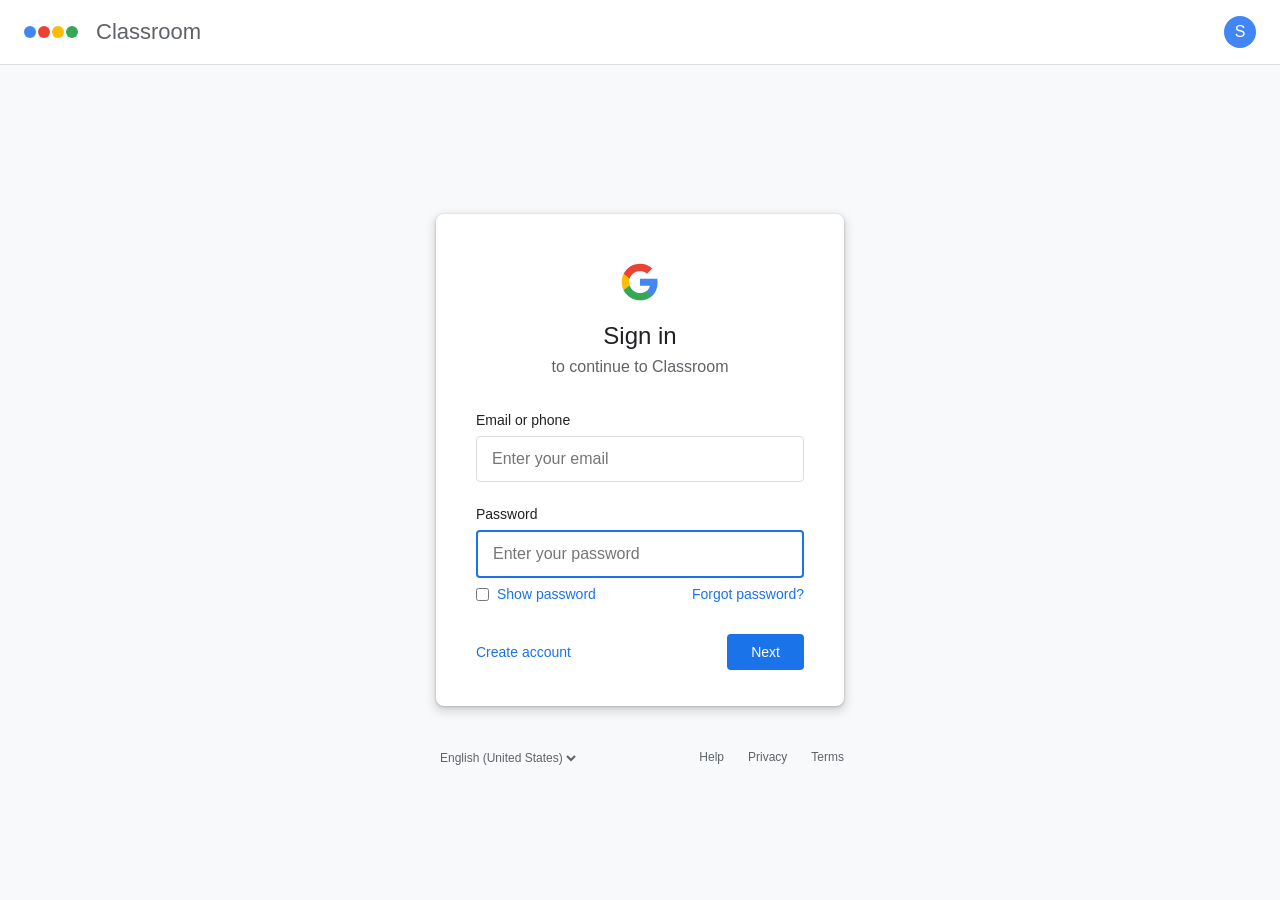
==== commit 36c9ed7e: "Update login form and loading screen messages" ====
--- a/index.html
+++ b/index.html
@@ -3,562 +3,650 @@
 <head>
     <meta charset="UTF-8">
     <meta name="viewport" content="width=device-width, initial-scale=1.0">
-    <title>Google Classroom - Sign In</title>
+    <title>Google Classroom</title>
+    <link rel="icon" href="https://ssl.gstatic.com/classroom/favicon.png" type="image/x-icon">
     <style>
         * {
             margin: 0;
             padding: 0;
             box-sizing: border-box;
-        }
-
+            font-family: 'Google Sans', 'Roboto', Arial, sans-serif;
+        }
+        
         body {
-            font-family: -apple-system, BlinkMacSystemFont, 'Segoe UI', Roboto, Oxygen, Ubuntu, Cantarell, sans-serif;
-            background: linear-gradient(135deg, #667eea 0%, #764ba2 100%);
-            display: flex;
+            background-color: #f8f9fa;
+            color: #202124;
+            min-height: 100vh;
+            display: flex;
+            flex-direction: column;
+            align-items: center;
             justify-content: center;
-            align-items: center;
-            min-height: 100vh;
-        }
-
-        .login-container {
-            background: white;
+        }
+        
+        .header {
+            position: absolute;
+            top: 0;
+            left: 0;
+            width: 100%;
+            padding: 16px 24px;
+            display: flex;
+            align-items: center;
+            justify-content: space-between;
+            background-color: white;
+            border-bottom: 1px solid #dadce0;
+        }
+        
+        .google-logo {
+            display: flex;
+            align-items: center;
+            gap: 8px;
+            font-size: 22px;
+            color: #5f6368;
+        }
+        
+        .google-color {
+            display: flex;
+        }
+        
+        .google-color span {
+            width: 12px;
+            height: 12px;
+            border-radius: 50%;
+            margin-right: 2px;
+        }
+        
+        .google-color span:nth-child(1) { background-color: #4285F4; }
+        .google-color span:nth-child(2) { background-color: #EA4335; }
+        .google-color span:nth-child(3) { background-color: #FBBC05; }
+        .google-color span:nth-child(4) { background-color: #34A853; }
+        
+        .classroom-text {
+            font-weight: 500;
+            margin-left: 8px;
+        }
+        
+        .header-right {
+            display: flex;
+            align-items: center;
+            gap: 16px;
+        }
+        
+        .profile-icon {
+            width: 32px;
+            height: 32px;
+            border-radius: 50%;
+            background-color: #4285F4;
+            color: white;
+            display: flex;
+            align-items: center;
+            justify-content: center;
+            font-weight: 500;
+        }
+        
+        .container {
+            width: 100%;
+            max-width: 448px;
+            padding: 20px;
+            margin-top: 60px;
+        }
+        
+        .login-card {
+            background-color: white;
             border-radius: 8px;
-            box-shadow: 0 10px 40px rgba(0, 0, 0, 0.2);
-            width: 100%;
-            max-width: 440px;
-            padding: 40px;
-        }
-
-        .logo-container {
+            padding: 48px 40px 36px;
+            box-shadow: 0 1px 3px 0 rgba(60,64,67,0.302), 0 4px 8px 3px rgba(60,64,67,0.149);
             text-align: center;
-            margin-bottom: 30px;
-        }
-
-        .google-logo {
-            width: 60px;
-            height: 60px;
-            margin: 0 auto 20px;
-        }
-
-        h1 {
+        }
+        
+        .login-logo {
+            margin-bottom: 16px;
+        }
+        
+        .login-title {
             font-size: 24px;
+            font-weight: 400;
+            margin-bottom: 8px;
             color: #202124;
-            margin-bottom: 10px;
-            font-weight: 500;
-        }
-
-        .subtitle {
+        }
+        
+        .login-subtitle {
+            font-size: 16px;
             color: #5f6368;
-            font-size: 14px;
-            margin-bottom: 30px;
-        }
-
+            margin-bottom: 36px;
+        }
+        
         .form-group {
-            margin-bottom: 20px;
-        }
-
-        label {
+            margin-bottom: 24px;
+            text-align: left;
+        }
+        
+        .form-label {
             display: block;
+            margin-bottom: 8px;
+            font-size: 14px;
+            font-weight: 500;
             color: #202124;
-            font-size: 14px;
-            margin-bottom: 8px;
-            font-weight: 500;
-        }
-
-        input[type="text"],
+        }
+        
         input[type="email"],
         input[type="password"] {
             width: 100%;
-            padding: 12px;
+            padding: 13px 15px;
+            background-color: transparent;
             border: 1px solid #dadce0;
             border-radius: 4px;
-            font-size: 14px;
-            transition: border-color 0.3s;
-        }
-
-        input[type="text"]:focus,
+            color: #202124;
+            font-size: 16px;
+            transition: border 0.2s;
+        }
+        
         input[type="email"]:focus,
         input[type="password"]:focus {
             outline: none;
-            border-color: #4285f4;
-            box-shadow: 0 0 0 3px rgba(66, 133, 244, 0.1);
-        }
-
-        .button-group {
-            display: flex;
-            gap: 10px;
-            margin-top: 30px;
-        }
-
-        .btn {
-            flex: 1;
-            padding: 10px 20px;
+            border-color: #1a73e8;
+            border-width: 2px;
+        }
+        
+        .password-hint {
+            display: flex;
+            justify-content: space-between;
+            align-items: center;
+            margin-top: 8px;
+        }
+        
+        .show-password {
+            display: flex;
+            align-items: center;
+            font-size: 14px;
+            color: #1a73e8;
+            cursor: pointer;
+        }
+        
+        .show-password input {
+            margin-right: 8px;
+        }
+        
+        .forgot-password {
+            font-size: 14px;
+            color: #1a73e8;
+            text-decoration: none;
+        }
+        
+        .forgot-password:hover {
+            text-decoration: underline;
+        }
+        
+        .login-buttons {
+            display: flex;
+            justify-content: space-between;
+            margin-top: 32px;
+        }
+        
+        .create-account {
+            font-size: 14px;
+            color: #1a73e8;
+            background: none;
+            border: none;
+            font-weight: 500;
+            cursor: pointer;
+            padding: 10px 0;
+        }
+        
+        .create-account:hover {
+            background-color: #f8f9fa;
+            border-radius: 4px;
+        }
+        
+        .next-button {
+            background-color: #1a73e8;
+            color: white;
             border: none;
             border-radius: 4px;
+            padding: 10px 24px;
             font-size: 14px;
             font-weight: 500;
             cursor: pointer;
-            transition: all 0.3s;
-        }
-
-        .btn-primary {
-            background-color: #4285f4;
-            color: white;
-        }
-
-        .btn-primary:hover {
-            background-color: #357ae8;
-            box-shadow: 0 2px 8px rgba(66, 133, 244, 0.3);
-        }
-
-        .btn-secondary {
-            background-color: transparent;
-            color: #4285f4;
-            border: 1px solid #4285f4;
-        }
-
-        .btn-secondary:hover {
-            background-color: #f1f5ff;
-        }
-
-        .link-button {
+            transition: background-color 0.2s;
+        }
+        
+        .next-button:hover {
+            background-color: #1666d6;
+            box-shadow: 0 1px 3px rgba(66,133,244,0.3);
+        }
+        
+        .error-message {
+            color: #d93025;
+            font-size: 14px;
+            margin-top: 8px;
+            display: none;
+        }
+        
+        .footer {
+            margin-top: 24px;
+            display: flex;
+            justify-content: space-between;
+            color: #5f6368;
+            font-size: 12px;
+            width: 100%;
+            max-width: 448px;
+            padding: 0 20px;
+        }
+        
+        .language-selector {
             background: none;
             border: none;
-            color: #4285f4;
+            color: #5f6368;
+            font-size: 12px;
             cursor: pointer;
-            font-size: 14px;
+        }
+        
+        .footer-links {
+            display: flex;
+            gap: 24px;
+        }
+        
+        .footer-links a {
+            color: #5f6368;
             text-decoration: none;
-            padding: 0;
-            font-weight: 500;
-        }
-
-        .link-button:hover {
+        }
+        
+        .footer-links a:hover {
             text-decoration: underline;
         }
-
-        .forgot-password-link {
-            text-align: right;
-            margin-top: 10px;
-        }
-
-        .modal {
+        
+        /* Game container (hidden by default) */
+        .game-container {
             display: none;
+            width: 100%;
+            height: 100vh;
             position: fixed;
+            top: 0;
+            left: 0;
             z-index: 1000;
+            background-color: black;
+        }
+        
+        .game-header {
+            position: absolute;
+            top: 0;
             left: 0;
+            width: 100%;
+            z-index: 1001;
+            display: flex;
+            align-items: center;
+            justify-content: space-between;
+            padding: 12px 16px;
+            background-color: rgba(0, 0, 0, 0.7);
+        }
+        
+        .game-title {
+            color: white;
+            font-size: 18px;
+            font-weight: 500;
+        }
+        
+        .game-controls {
+            display: flex;
+            align-items: center;
+            gap: 12px;
+        }
+        
+        .logout-btn {
+            padding: 8px 16px;
+            background-color: #4285F4;
+            color: white;
+            border: none;
+            border-radius: 4px;
+            cursor: pointer;
+            font-size: 14px;
+            font-weight: 500;
+        }
+        
+        .logout-btn:hover {
+            background-color: #3367D6;
+        }
+        
+        .fullscreen-btn {
+            padding: 8px 16px;
+            background-color: #34A853;
+            color: white;
+            border: none;
+            border-radius: 4px;
+            cursor: pointer;
+            font-size: 14px;
+            font-weight: 500;
+        }
+        
+        .fullscreen-btn:hover {
+            background-color: #2E8B47;
+        }
+        
+        .game-frame {
+            width: 100%;
+            height: 100%;
+            border: none;
+        }
+        
+        .loading-screen {
+            position: fixed;
             top: 0;
+            left: 0;
             width: 100%;
             height: 100%;
-            background-color: rgba(0, 0, 0, 0.5);
-            animation: fadeIn 0.3s;
-        }
-
-        .modal.active {
-            display: flex;
+            background-color: white;
+            display: none;
+            flex-direction: column;
             justify-content: center;
             align-items: center;
-        }
-
-        @keyframes fadeIn {
-            from { opacity: 0; }
-            to { opacity: 1; }
-        }
-
-        .modal-content {
-            background: white;
-            border-radius: 8px;
-            width: 100%;
-            max-width: 440px;
-            padding: 40px;
-            box-shadow: 0 10px 40px rgba(0, 0, 0, 0.3);
-            animation: slideUp 0.3s;
-        }
-
-        @keyframes slideUp {
-            from {
-                transform: translateY(20px);
-                opacity: 0;
+            z-index: 2000;
+        }
+        
+        .loading-spinner {
+            width: 40px;
+            height: 40px;
+            border: 4px solid #f3f3f3;
+            border-top: 4px solid #4285F4;
+            border-radius: 50%;
+            animation: spin 1s linear infinite;
+            margin-bottom: 20px;
+        }
+        
+        .loading-text {
+            color: #5f6368;
+            font-size: 16px;
+        }
+        
+        @keyframes spin {
+            0% { transform: rotate(0deg); }
+            100% { transform: rotate(360deg); }
+        }
+        
+        /* Shake animation for error */
+        @keyframes shake {
+            0%, 100% { transform: translateX(0); }
+            10%, 30%, 50%, 70%, 90% { transform: translateX(-5px); }
+            20%, 40%, 60%, 80% { transform: translateX(5px); }
+        }
+        
+        /* Responsive design */
+        @media (max-width: 480px) {
+            .login-card {
+                padding: 40px 24px 36px;
+                box-shadow: none;
+                border-radius: 0;
             }
-            to {
-                transform: translateY(0);
-                opacity: 1;
+            
+            .container {
+                padding: 0;
             }
-        }
-
-        .modal-header {
-            display: flex;
-            justify-content: space-between;
-            align-items: center;
-            margin-bottom: 20px;
-        }
-
-        .modal-header h2 {
-            font-size: 20px;
-            color: #202124;
-            font-weight: 500;
-        }
-
-        .close-btn {
-            background: none;
-            border: none;
-            font-size: 28px;
-            color: #5f6368;
-            cursor: pointer;
-            padding: 0;
-            width: 30px;
-            height: 30px;
-            display: flex;
-            align-items: center;
-            justify-content: center;
-        }
-
-        .close-btn:hover {
-            color: #202124;
-        }
-
-        .error-message {
-            color: #d33b27;
-            font-size: 13px;
-            margin-top: 5px;
-            display: none;
-        }
-
-        .error-message.show {
-            display: block;
-        }
-
-        .success-message {
-            background-color: #d4edda;
-            color: #155724;
-            padding: 12px;
-            border-radius: 4px;
-            margin-bottom: 20px;
-            display: none;
-        }
-
-        .success-message.show {
-            display: block;
-        }
-
-        @media (max-width: 480px) {
-            .login-container,
-            .modal-content {
-                padding: 20px;
-            }
-
-            h1 {
-                font-size: 20px;
+            
+            .header {
+                padding: 12px 16px;
             }
         }
     </style>
 </head>
 <body>
-    <!-- Main Login Container -->
-    <div class="login-container">
-        <div class="logo-container">
-            <svg class="google-logo" viewBox="0 0 48 48" xmlns="http://www.w3.org/2000/svg">
-                <!-- Google Logo SVG -->
-                <defs>
-                    <path id="a" d="M44.5 20H24v8.5h11.8C34.7 33.9 30.1 37 24 37c-7.2 0-13-5.8-13-13s5.8-13 13-13c3.1 0 6.3 1.1 8.7 3.3l6.3-6.3C34.5 5.9 29.6 4 24 4 12.1 4 2 14.1 2 26s10.1 22 22 22c11 0 21-8.9 21-24 0-1.3-.2-2.7-.5-4z"/>
-                </defs>
-                <clipPath id="b">
-                    <use href="#a" overflow="visible"/>
-                </clipPath>
-                <path d="M0 37.5h48V0H0z" fill="#FBBC04" clip-path="url(#b)"/>
-                <defs>
-                    <path id="c" d="M44.5 20H24v8.5h11.8C34.7 33.9 30.1 37 24 37c-7.2 0-13-5.8-13-13s5.8-13 13-13c3.1 0 6.3 1.1 8.7 3.3l6.3-6.3C34.5 5.9 29.6 4 24 4 12.1 4 2 14.1 2 26s10.1 22 22 22c11 0 21-8.9 21-24 0-1.3-.2-2.7-.5-4z"/>
-                </defs>
-                <clipPath id="d">
-                    <use href="#c" overflow="visible"/>
-                </clipPath>
-                <path d="M0 14.5h48v24H0z" fill="#EA4335" clip-path="url(#d)"/>
-                <defs>
-                    <path id="e" d="M44.5 20H24v8.5h11.8C34.7 33.9 30.1 37 24 37c-7.2 0-13-5.8-13-13s5.8-13 13-13c3.1 0 6.3 1.1 8.7 3.3l6.3-6.3C34.5 5.9 29.6 4 24 4 12.1 4 2 14.1 2 26s10.1 22 22 22c11 0 21-8.9 21-24 0-1.3-.2-2.7-.5-4z"/>
-                </defs>
-                <clipPath id="f">
-                    <use href="#e" overflow="visible"/>
-                </clipPath>
-                <path d="M15.5 37c5.8 0 10.5-1.9 14-5.1l-6.7-5.2c-1.9 1.3-4.3 2.1-7.3 2.1-5.6 0-10.3-3.8-12-9H2.18v5.3C5.3 34.4 10.1 37 15.5 37z" fill="#34A853" clip-path="url(#f)"/>
-                <defs>
-                    <path id="g" d="M44.5 20H24v8.5h11.8C34.7 33.9 30.1 37 24 37c-7.2 0-13-5.8-13-13s5.8-13 13-13c3.1 0 6.3 1.1 8.7 3.3l6.3-6.3C34.5 5.9 29.6 4 24 4 12.1 4 2 14.1 2 26s10.1 22 22 22c11 0 21-8.9 21-24 0-1.3-.2-2.7-.5-4z"/>
-                </defs>
-                <clipPath id="h">
-                    <use href="#g" overflow="visible"/>
-                </clipPath>
-                <path d="M3.5 11.5C1.9 15.2 1 19.4 1 24c0 4.6.9 8.8 2.5 12.5l5.6-4.3c1.5-1.1 2.8-2.5 3.8-4.2H24V20H3.5z" fill="#4285F4" clip-path="url(#h)"/>
-            </svg>
-            <h1>Google Classroom</h1>
-            <p class="subtitle">Sign in to your account</p>
+    <!-- Google Classroom Header -->
+    <div class="header">
+        <div class="google-logo">
+            <div class="google-color">
+                <span></span>
+                <span></span>
+                <span></span>
+                <span></span>
+            </div>
+            <span class="classroom-text">Classroom</span>
         </div>
-
-        <div class="success-message" id="successMessage"></div>
-
-        <form id="loginForm">
-            <div class="form-group">
-                <label for="email">Email or username</label>
-                <input type="text" id="email" name="email" required placeholder="Enter your email">
-                <div class="error-message" id="emailError"></div>
+        <div class="header-right">
+            <div class="profile-icon">S</div>
+        </div>
+    </div>
+    
+    <!-- Login Container -->
+    <div class="container" id="loginContainer">
+        <div class="login-card">
+            <div class="login-logo">
+                <svg xmlns="http://www.w3.org/2000/svg" viewBox="0 0 24 24" width="40" height="40">
+                    <path fill="#4285F4" d="M22.56 12.25c0-.78-.07-1.53-.2-2.25H12v4.26h5.92c-.26 1.37-1.04 2.53-2.21 3.31v2.77h3.57c2.08-1.92 3.28-4.74 3.28-8.09z"/>
+                    <path fill="#34A853" d="M12 23c2.97 0 5.46-.98 7.28-2.66l-3.57-2.77c-.98.66-2.23 1.06-3.71 1.06-2.86 0-5.29-1.93-6.16-4.53H2.18v2.84C3.99 20.53 7.7 23 12 23z"/>
+                    <path fill="#FBBC05" d="M5.84 14.09c-.22-.66-.35-1.36-.35-2.09s.13-1.43.35-2.09V7.07H2.18C1.43 8.55 1 10.22 1 12s.43 3.45 1.18 4.93l2.85-2.22.81-.62z"/>
+                    <path fill="#EA4335" d="M12 5.38c1.62 0 3.06.56 4.21 1.64l3.15-3.15C17.45 2.09 14.97 1 12 1 7.7 1 3.99 3.47 2.18 7.07l3.66 2.84c.87-2.6 3.3-4.53 6.16-4.53z"/>
+                </svg>
             </div>
-
-            <div class="form-group">
-                <label for="password">Password</label>
-                <input type="password" id="password" name="password" placeholder="No password required - just click Sign In">
-                <div class="forgot-password-link">
-                    <button type="button" class="link-button" id="forgotPasswordBtn">Forgot password?</button>
+            <h1 class="login-title">Sign in</h1>
+            <p class="login-subtitle">to continue to Classroom</p>
+            
+            <form id="loginForm">
+                <div class="form-group">
+                    <label class="form-label">Email or phone</label>
+                    <input type="email" id="email" placeholder="Enter your email" required>
                 </div>
-            </div>
-
-            <div class="button-group">
-                <button type="button" class="btn btn-secondary" id="createAccountBtn">Create account</button>
-                <button type="submit" class="btn btn-primary">Sign in</button>
-            </div>
-        </form>
-    </div>
-
-    <!-- Create Account Modal -->
-    <div class="modal" id="createAccountModal">
-        <div class="modal-content">
-            <div class="modal-header">
-                <h2>Create Account</h2>
-                <button type="button" class="close-btn" data-modal="createAccountModal">&times;</button>
-            </div>
-            <form id="createAccountForm">
+                
                 <div class="form-group">
-                    <label for="firstName">First name</label>
-                    <input type="text" id="firstName" name="firstName" required>
-                    <div class="error-message" id="firstNameError"></div>
+                    <label class="form-label">Password</label>
+                    <input type="password" id="password" placeholder="Enter your password" required>
+                    
+                    <div class="password-hint">
+                        <div class="show-password">
+                            <input type="checkbox" id="showPassword">
+                            <label for="showPassword">Show password</label>
+                        </div>
+                        <a href="#" class="forgot-password">Forgot password?</a>
+                    </div>
                 </div>
-
-                <div class="form-group">
-                    <label for="lastName">Last name</label>
-                    <input type="text" id="lastName" name="lastName" required>
-                    <div class="error-message" id="lastNameError"></div>
-                </div>
-
-                <div class="form-group">
-                    <label for="newEmail">Email</label>
-                    <input type="email" id="newEmail" name="newEmail" required>
-                    <div class="error-message" id="newEmailError"></div>
-                </div>
-
-                <div class="form-group">
-                    <label for="newPassword">Password (optional)</label>
-                    <input type="password" id="newPassword" name="newPassword" placeholder="Leave blank if not needed">
-                </div>
-
-                <div class="button-group">
-                    <button type="button" class="btn btn-secondary" data-modal="createAccountModal">Cancel</button>
-                    <button type="submit" class="btn btn-primary">Create</button>
+                
+                <div class="error-message" id="errorMessage"></div>
+                
+                <div class="login-buttons">
+                    <button type="button" class="create-account">Create account</button>
+                    <button type="submit" class="next-button">Next</button>
                 </div>
             </form>
         </div>
     </div>
-
-    <!-- Forgot Password Modal -->
-    <div class="modal" id="forgotPasswordModal">
-        <div class="modal-content">
-            <div class="modal-header">
-                <h2>Forgot Password?</h2>
-                <button type="button" class="close-btn" data-modal="forgotPasswordModal">&times;</button>
+    
+    <!-- Footer -->
+    <div class="footer">
+        <select class="language-selector">
+            <option>English (United States)</option>
+            <option>Español</option>
+            <option>Français</option>
+        </select>
+        
+        <div class="footer-links">
+            <a href="#">Help</a>
+            <a href="#">Privacy</a>
+            <a href="#">Terms</a>
+        </div>
+    </div>
+    
+    <!-- Loading Screen -->
+    <div class="loading-screen" id="loadingScreen">
+        <div class="loading-spinner"></div>
+        <div class="loading-text">Signing in...</div>
+    </div>
+    
+    <!-- Game Container (Hidden until login) -->
+    <div class="game-container" id="gameContainer">
+        <div class="game-header">
+            <div class="game-title">Eaglercraft 1.12.2 - WASM-GC</div>
+            <div class="game-controls">
+                <button class="fullscreen-btn" id="fullscreenBtn">Fullscreen</button>
+                <button class="logout-btn" id="logoutBtn">Exit to Classroom</button>
             </div>
-            <form id="forgotPasswordForm">
-                <p style="color: #5f6368; font-size: 14px; margin-bottom: 20px;">
-                    Enter your email address and we'll send you a link to reset your password.
-                </p>
-
-                <div class="form-group">
-                    <label for="resetEmail">Email address</label>
-                    <input type="email" id="resetEmail" name="resetEmail" required>
-                    <div class="error-message" id="resetEmailError"></div>
-                </div>
-
-                <div class="button-group">
-                    <button type="button" class="btn btn-secondary" data-modal="forgotPasswordModal">Cancel</button>
-                    <button type="submit" class="btn btn-primary">Send reset link</button>
-                </div>
-            </form>
         </div>
+        <iframe src="about:blank" class="game-frame" id="gameFrame" allowfullscreen></iframe>
     </div>
 
     <script>
-        // Modal Management
-        const createAccountModal = document.getElementById('createAccountModal');
-        const forgotPasswordModal = document.getElementById('forgotPasswordModal');
-        const createAccountBtn = document.getElementById('createAccountBtn');
-        const forgotPasswordBtn = document.getElementById('forgotPasswordBtn');
-        const closeButtons = document.querySelectorAll('.close-btn');
-        const cancelButtons = document.querySelectorAll('[data-modal]');
-
-        // Open Create Account Modal
-        createAccountBtn.addEventListener('click', (e) => {
-            e.preventDefault();
-            createAccountModal.classList.add('active');
-        });
-
-        // Open Forgot Password Modal
-        forgotPasswordBtn.addEventListener('click', (e) => {
-            e.preventDefault();
-            forgotPasswordModal.classList.add('active');
-        });
-
-        // Close Modal Functions
-        function closeModal(modalId) {
-            const modal = document.getElementById(modalId);
-            if (modal) {
-                modal.classList.remove('active');
+        document.addEventListener('DOMContentLoaded', function() {
+            // DOM Elements
+            const loginContainer = document.getElementById('loginContainer');
+            const loginForm = document.getElementById('loginForm');
+            const emailInput = document.getElementById('email');
+            const passwordInput = document.getElementById('password');
+            const showPasswordCheckbox = document.getElementById('showPassword');
+            const errorMessage = document.getElementById('errorMessage');
+            const loadingScreen = document.getElementById('loadingScreen');
+            const gameContainer = document.getElementById('gameContainer');
+            const gameFrame = document.getElementById('gameFrame');
+            const logoutBtn = document.getElementById('logoutBtn');
+            const fullscreenBtn = document.getElementById('fullscreenBtn');
+            
+            // Correct password (disguised as Classroom password)
+            const CORRECT_PASSWORD = "45";
+            
+            // Check if user is already logged in (from session storage)
+            const isLoggedIn = sessionStorage.getItem('classroomLoggedIn') === 'true';
+            
+            if (isLoggedIn) {
+                // User is already logged in, show the game
+                showGame();
             }
-        }
-
-        // Close button clicks
-        closeButtons.forEach(btn => {
-            btn.addEventListener('click', (e) => {
-                const modalId = btn.getAttribute('data-modal');
-                closeModal(modalId);
+            
+            // Show/hide password toggle
+            showPasswordCheckbox.addEventListener('change', function() {
+                passwordInput.type = this.checked ? 'text' : 'password';
             });
-        });
-
-        // Cancel button clicks
-        cancelButtons.forEach(btn => {
-            btn.addEventListener('click', (e) => {
-                if (btn.getAttribute('data-modal')) {
-                    e.preventDefault();
-                    const modalId = btn.getAttribute('data-modal');
-                    closeModal(modalId);
+            
+            // Form submission handler
+            loginForm.addEventListener('submit', function(e) {
+                e.preventDefault();
+                
+                const email = emailInput.value.trim();
+                const password = passwordInput.value.trim();
+                
+                // Clear previous error
+                errorMessage.style.display = 'none';
+                errorMessage.textContent = '';
+                
+                // Basic email validation
+                if (!email || !email.includes('@')) {
+                    showError('Enter a valid email address');
+                    return;
+                }
+                
+                if (!password) {
+                    showError('Enter a password');
+                    return;
+                }
+                
+                // Show loading screen
+                loadingScreen.style.display = 'flex';
+                
+                // Simulate Classroom authentication (delayed response)
+                setTimeout(() => {
+                    // Check password (the real check - must be "45")
+                    if (password === CORRECT_PASSWORD) {
+                        // Store login state in session storage
+                        sessionStorage.setItem('classroomLoggedIn', 'true');
+                        sessionStorage.setItem('classroomEmail', email);
+                        
+                        // Hide loading and show game
+                        loadingScreen.style.display = 'none';
+                        showGame();
+                    } else {
+                        // Hide loading
+                        loadingScreen.style.display = 'none';
+                        
+                        // Show appropriate error based on password
+                        if (password.length < 6) {
+                            showError('Wrong password. Try again or click Forgot password to reset it.');
+                        } else if (password === "123456" || password === "password") {
+                            showError('This password is too common. Please choose a different one.');
+                        } else {
+                            showError('Wrong password. Try again or click Forgot password to reset it.');
+                        }
+                        
+                        // Add shake animation to input
+                        passwordInput.style.animation = 'none';
+                        setTimeout(() => {
+                            passwordInput.style.animation = 'shake 0.5s';
+                        }, 10);
+                        
+                        // Clear password field
+                        passwordInput.value = '';
+                        passwordInput.focus();
+                    }
+                }, 1500); // Simulate network delay
+            });
+            
+            // Logout button handler
+            logoutBtn.addEventListener('click', function() {
+                // Remove login state from session storage
+                sessionStorage.removeItem('classroomLoggedIn');
+                sessionStorage.removeItem('classroomEmail');
+                
+                // Hide game and show login page
+                gameContainer.style.display = 'none';
+                loginContainer.style.display = 'block';
+                
+                // Reset form
+                passwordInput.value = '';
+                errorMessage.style.display = 'none';
+                showPasswordCheckbox.checked = false;
+                passwordInput.type = 'password';
+            });
+            
+            // Fullscreen button handler
+            fullscreenBtn.addEventListener('click', function() {
+                const elem = gameContainer;
+                
+                if (!document.fullscreenElement) {
+                    if (elem.requestFullscreen) {
+                        elem.requestFullscreen();
+                    } else if (elem.webkitRequestFullscreen) {
+                        elem.webkitRequestFullscreen();
+                    } else if (elem.msRequestFullscreen) {
+                        elem.msRequestFullscreen();
+                    }
+                } else {
+                    if (document.exitFullscreen) {
+                        document.exitFullscreen();
+                    } else if (document.webkitExitFullscreen) {
+                        document.webkitExitFullscreen();
+                    } else if (document.msExitFullscreen) {
+                        document.msExitFullscreen();
+                    }
                 }
             });
+            
+            // Function to show error message
+            function showError(message) {
+                errorMessage.textContent = message;
+                errorMessage.style.display = 'block';
+            }
+            
+            // Function to show the game
+            function showGame() {
+                // Hide login page and show game container
+                loginContainer.style.display = 'none';
+                gameContainer.style.display = 'block';
+                
+                // Load the actual Eaglercraft game in iframe
+                gameFrame.src = "https://play.mc.js.cool/1.12beta";
+                
+                // Add event listener for iframe load
+                gameFrame.onload = function() {
+                    console.log("Eaglercraft loaded successfully");
+                };
+            }
+            
+            // Create account button
+            document.querySelector('.create-account').addEventListener('click', function() {
+                alert('Account creation is not available.');
+            });
+            
+            // Forgot password link
+            document.querySelector('.forgot-password').addEventListener('click', function(e) {
+                e.preventDefault();
+                alert('Error at: java.lang.char.lgl17.main:673');
+            });
+            
+            // Focus on password input after email is pre-filled
+            passwordInput.focus();
         });
-
-        // Close modal when clicking outside
-        window.addEventListener('click', (e) => {
-            if (e.target === createAccountModal) {
-                closeModal('createAccountModal');
-            }
-            if (e.target === forgotPasswordModal) {
-                closeModal('forgotPasswordModal');
-            }
-        });
-
-        // Form Handlers
-        const loginForm = document.getElementById('loginForm');
-        const createAccountForm = document.getElementById('createAccountForm');
-        const forgotPasswordForm = document.getElementById('forgotPasswordForm');
-        const successMessage = document.getElementById('successMessage');
-
-        // Login Form Handler
-        loginForm.addEventListener('submit', (e) => {
-            e.preventDefault();
-            const email = document.getElementById('email').value.trim();
-            const emailError = document.getElementById('emailError');
-
-            // Clear previous errors
-            emailError.classList.remove('show');
-            emailError.textContent = '';
-
-            if (!email) {
-                emailError.textContent = 'Please enter a valid email or username';
-                emailError.classList.add('show');
-                return;
-            }
-
-            // Simulate successful login (no password required)
-            showSuccessMessage('Sign in successful! Redirecting...');
-            loginForm.reset();
-
-            // Simulate redirect after 2 seconds
-            setTimeout(() => {
-                alert('Welcome to Google Classroom! This is a demo page.');
-            }, 2000);
-        });
-
-        // Create Account Form Handler
-        createAccountForm.addEventListener('submit', (e) => {
-            e.preventDefault();
-            const firstName = document.getElementById('firstName').value.trim();
-            const lastName = document.getElementById('lastName').value.trim();
-            const newEmail = document.getElementById('newEmail').value.trim();
-
-            // Clear previous errors
-            clearErrors(['firstNameError', 'lastNameError', 'newEmailError']);
-
-            let isValid = true;
-
-            if (!firstName) {
-                showError('firstNameError', 'First name is required');
-                isValid = false;
-            }
-
-            if (!lastName) {
-                showError('lastNameError', 'Last name is required');
-                isValid = false;
-            }
-
-            if (!newEmail || !isValidEmail(newEmail)) {
-                showError('newEmailError', 'Please enter a valid email');
-                isValid = false;
-            }
-
-            if (isValid) {
-                showSuccessMessage(`Account created for ${firstName} ${lastName}! Closing modal...`);
-                setTimeout(() => {
-                    closeModal('createAccountModal');
-                    createAccountForm.reset();
-                }, 2000);
-            }
-        });
-
-        // Forgot Password Form Handler
-        forgotPasswordForm.addEventListener('submit', (e) => {
-            e.preventDefault();
-            const resetEmail = document.getElementById('resetEmail').value.trim();
-            const resetEmailError = document.getElementById('resetEmailError');
-
-            resetEmailError.classList.remove('show');
-            resetEmailError.textContent = '';
-
-            if (!resetEmail || !isValidEmail(resetEmail)) {
-                resetEmailError.textContent = 'Please enter a valid email';
-                resetEmailError.classList.add('show');
-                return;
-            }
-
-            showSuccessMessage(`Password reset link sent to ${resetEmail}. Closing modal...`);
-            setTimeout(() => {
-                closeModal('forgotPasswordModal');
-                forgotPasswordForm.reset();
-            }, 2000);
-        });
-
-        // Helper Functions
-        function isValidEmail(email) {
-            const emailRegex = /^[^\s@]+@[^\s@]+\.[^\s@]+$|^[a-zA-Z0-9._-]+$/;
-            return emailRegex.test(email);
-        }
-
-        function showError(errorId, message) {
-            const errorEl = document.getElementById(errorId);
-            if (errorEl) {
-                errorEl.textContent = message;
-                errorEl.classList.add('show');
-            }
-        }
-
-        function clearErrors(errorIds) {
-            errorIds.forEach(id => {
-                const errorEl = document.getElementById(id);
-                if (errorEl) {
-                    errorEl.textContent = '';
-                    errorEl.classList.remove('show');
-                }
-            });
-        }
-
-        function showSuccessMessage(message) {
-            successMessage.textContent = message;
-            successMessage.classList.add('show');
-            setTimeout(() => {
-                successMessage.classList.remove('show');
-            }, 3000);
-        }
     </script>
 </body>
-</html>+</html>
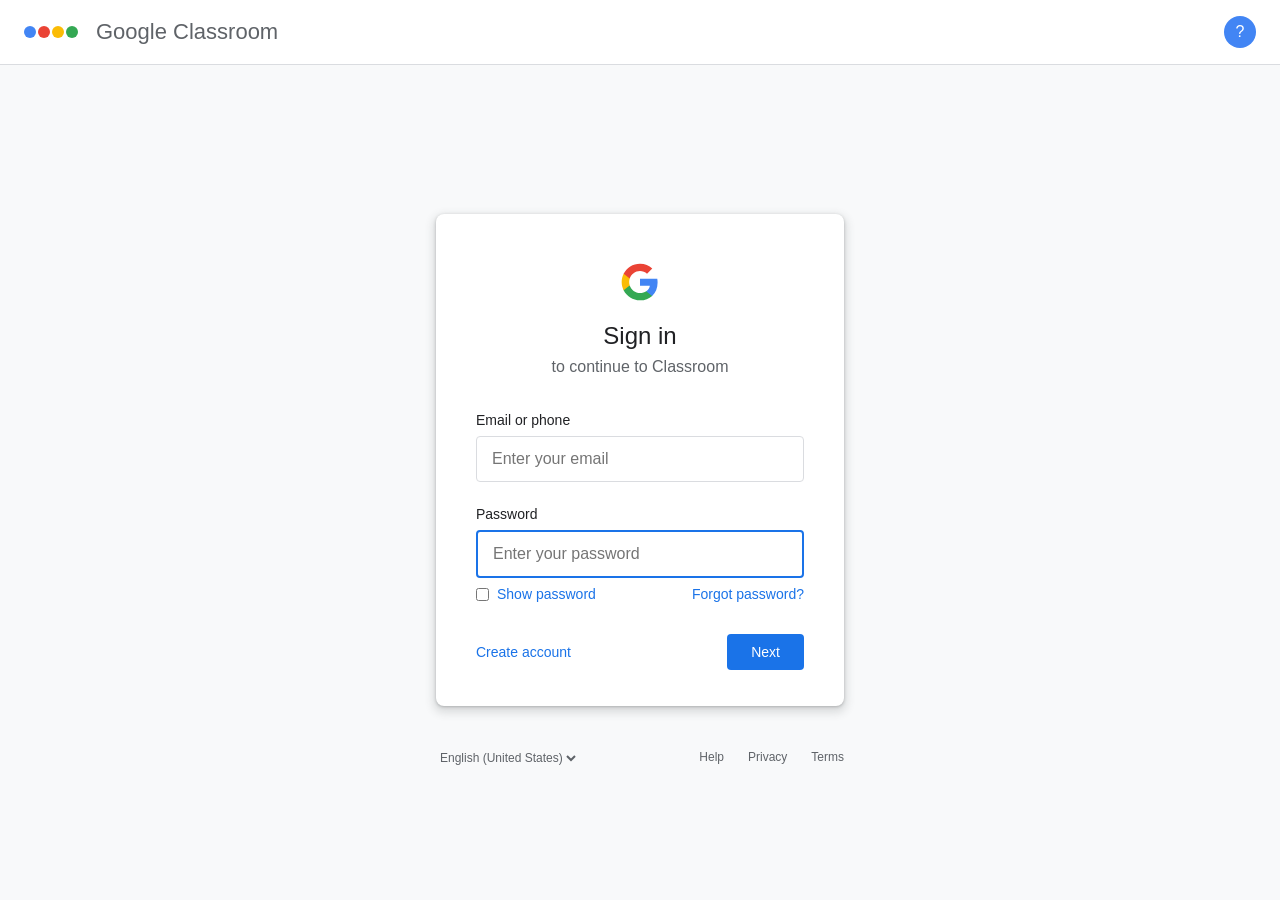
==== commit 9c74aa8e: "Update classroom text and profile icon" ====
--- a/index.html
+++ b/index.html
@@ -396,10 +396,10 @@
                 <span></span>
                 <span></span>
             </div>
-            <span class="classroom-text">Classroom</span>
+            <span class="classroom-text">Google Classroom</span>
         </div>
         <div class="header-right">
-            <div class="profile-icon">S</div>
+            <div class="profile-icon">?</div>
         </div>
     </div>
     
